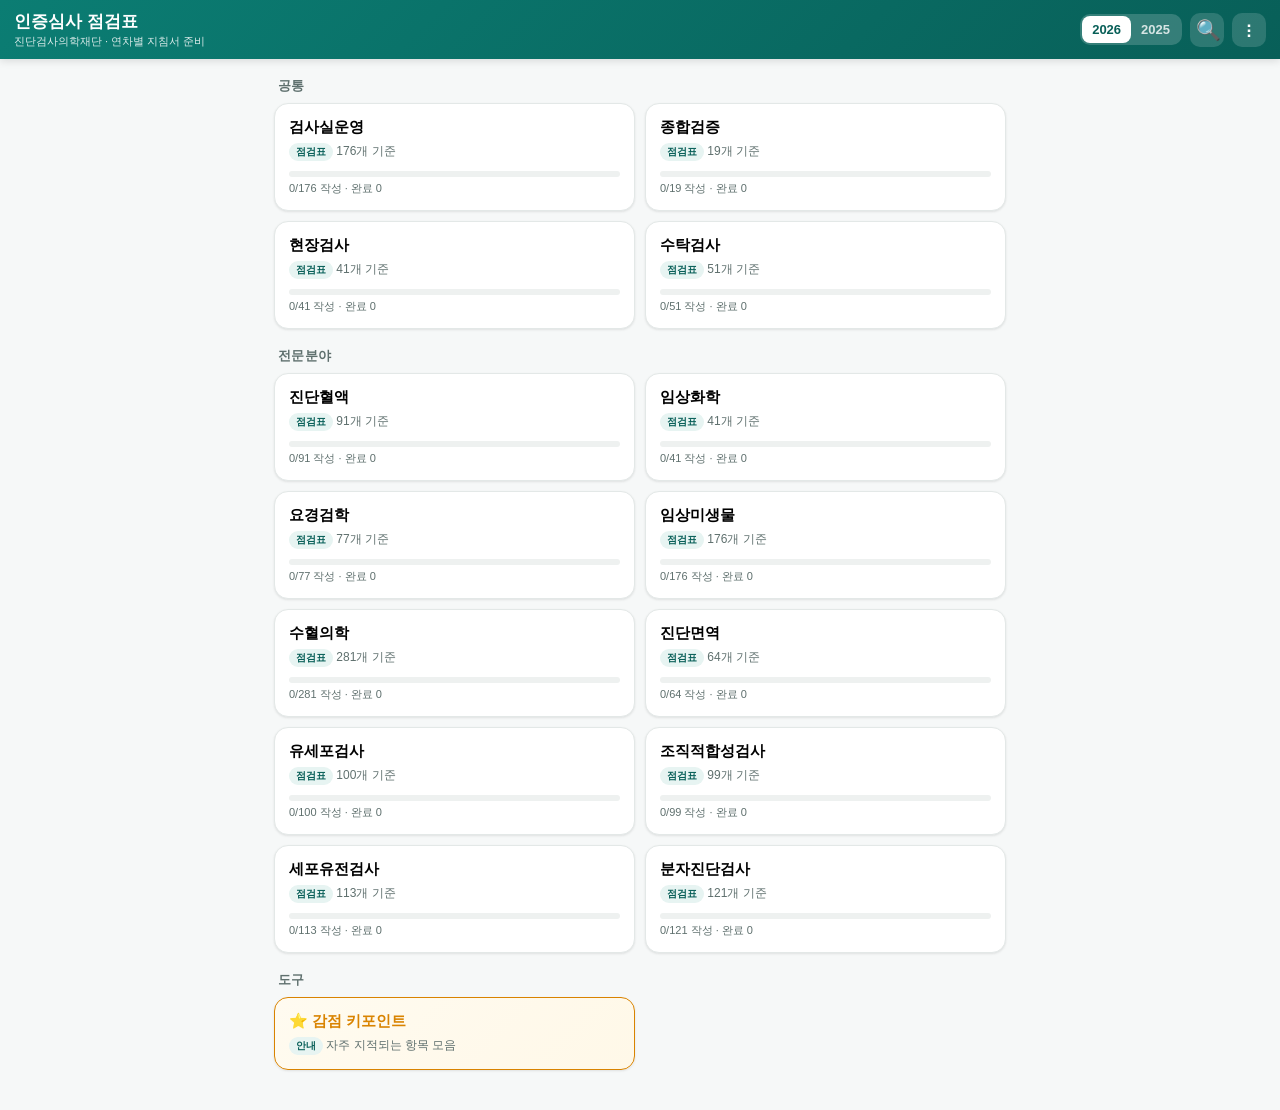
==== app/index.html @ 83940366 "LMF 점검표 앱 초기 업로드" ====
<!doctype html>
<html lang="ko">
<head>
  <meta charset="utf-8" />
  <meta name="viewport" content="width=device-width, initial-scale=1, viewport-fit=cover" />
  <meta name="theme-color" content="#0b7d73" />
  <title>LMF 인증심사 점검표 준비</title>
  <link rel="manifest" href="manifest.webmanifest" />
  <link rel="apple-touch-icon" href="icons/icon-192.png" />
  <link rel="stylesheet" href="css/style.css" />
</head>
<body>
  <header class="app-header">
    <button id="backBtn" class="icon-btn" hidden aria-label="뒤로">‹</button>
    <div class="title-wrap">
      <h1 id="appTitle">인증심사 점검표</h1>
      <p id="appSub" class="sub">진단검사의학재단 · 연차별 지침서 준비</p>
    </div>
    <div class="header-actions">
      <div class="year-toggle" id="yearToggle" role="tablist" aria-label="연도">
        <button class="year-btn active" data-year="2026">2026</button>
        <button class="year-btn" data-year="2025">2025</button>
      </div>
      <button id="searchBtn" class="icon-btn" aria-label="검색">🔍</button>
      <button id="menuBtn" class="icon-btn" aria-label="메뉴">⋮</button>
    </div>
  </header>

  <main id="view" class="view"></main>

  <!-- Menu sheet -->
  <div id="sheet" class="sheet" hidden>
    <div class="sheet-backdrop" data-close></div>
    <div class="sheet-panel">
      <h3>메뉴</h3>
      <button class="sheet-item" id="exportJsonBtn">📤 답안 내보내기 (JSON)</button>
      <button class="sheet-item" id="exportHtmlBtn">🖨 답안 보고서 (인쇄/저장)</button>
      <button class="sheet-item" id="syncBtn">☁️ 서버 답안 동기화</button>
      <button class="sheet-item" id="importBtn">📥 답안 불러오기 (JSON)</button>
      <input type="file" id="importFile" accept="application/json" hidden />
      <button class="sheet-item" id="aiSettingsBtn">🤖 AI 초안 설정</button>
      <button class="sheet-item danger" id="resetBtn">🗑 이 연도 답안 초기화</button>
      <div class="sheet-meta">
        <span id="storageInfo"></span>
      </div>
      <button class="sheet-close" data-close>닫기</button>
    </div>
  </div>

  <!-- AI settings modal -->
  <div id="aiModal" class="sheet" hidden>
    <div class="sheet-backdrop" data-close></div>
    <div class="sheet-panel">
      <h3>🤖 AI 초안 설정</h3>
      <p class="hint">AI 자동 초안은 별도 백엔드(또는 API)가 필요합니다. 비워두면 오프라인 <b>템플릿 초안</b>만 생성됩니다.</p>
      <label class="fld">엔드포인트 URL
        <input type="url" id="aiEndpoint" placeholder="https://내백엔드/draft" />
      </label>
      <label class="fld">API 키 (선택, 로컬에만 저장)
        <input type="password" id="aiKey" placeholder="sk-..." />
      </label>
      <label class="fld">모델
        <input type="text" id="aiModel" placeholder="claude-opus-4-8" />
      </label>
      <label class="fld">기관/검사실 정보 (초안에 반영)
        <textarea id="aiContext" rows="3" placeholder="예: ○○대학교병원 진단검사의학과, ISO 15189 인증, 인력 12명 ..."></textarea>
      </label>
      <div class="row-btns">
        <button class="btn primary" id="aiSaveBtn">저장</button>
        <button class="btn" data-close>취소</button>
      </div>
    </div>
  </div>

  <div id="toast" class="toast" hidden></div>

  <script src="js/db.js"></script>
  <script src="js/app.js"></script>
</body>
</html>
---- app/css/style.css ----
:root{
  --teal:#0b7d73; --teal-d:#085f58; --teal-l:#e7f4f2;
  --ink:#13201f; --muted:#5f706e; --line:#e3e8e7; --bg:#f6f8f8; --card:#fff;
  --core:#c0392b; --req:#d98300; --basic:#2d8a78;
  --ok:#1f9d57; --warn:#d98300;
  --r:14px; --sh:0 1px 3px rgba(0,0,0,.06),0 1px 2px rgba(0,0,0,.04);
}
*{box-sizing:border-box}
[hidden]{display:none !important}
html,body{margin:0;padding:0}
body{
  font-family:-apple-system,BlinkMacSystemFont,"Segoe UI","Malgun Gothic","Apple SD Gothic Neo",Roboto,sans-serif;
  background:var(--bg); color:var(--ink); -webkit-text-size-adjust:100%;
  padding-bottom:env(safe-area-inset-bottom);
}
h1,h2,h3,p{margin:0}
button{font-family:inherit; cursor:pointer}

/* Header */
.app-header{
  position:sticky; top:0; z-index:20;
  display:flex; align-items:center; gap:10px;
  padding:calc(10px + env(safe-area-inset-top)) 14px 10px;
  background:linear-gradient(135deg,var(--teal),var(--teal-d)); color:#fff;
  box-shadow:0 2px 8px rgba(0,0,0,.12);
}
.title-wrap{flex:1; min-width:0}
.app-header h1{font-size:17px; font-weight:700; white-space:nowrap; overflow:hidden; text-overflow:ellipsis}
.app-header .sub{font-size:11px; opacity:.85; margin-top:1px; white-space:nowrap; overflow:hidden; text-overflow:ellipsis}
.header-actions{display:flex; align-items:center; gap:8px}
.icon-btn{
  background:rgba(255,255,255,.15); border:0; color:#fff; width:34px; height:34px;
  border-radius:10px; font-size:20px; line-height:1; display:grid; place-items:center;
}
.icon-btn:active{background:rgba(255,255,255,.3)}
#backBtn{font-size:26px}
.year-toggle{display:flex; background:rgba(255,255,255,.18); border-radius:10px; padding:2px}
.year-btn{
  background:transparent; border:0; color:#fff; padding:6px 10px; font-size:13px; font-weight:600;
  border-radius:8px; opacity:.8;
}
.year-btn.active{background:#fff; color:var(--teal-d); opacity:1}

/* View */
.view{padding:14px 14px 40px; max-width:760px; margin:0 auto}

/* Home: group + field cards */
.group-title{font-size:13px; font-weight:700; color:var(--muted); margin:18px 4px 8px; letter-spacing:.02em}
.group-title:first-child{margin-top:4px}
.field-grid{display:grid; grid-template-columns:1fr 1fr; gap:10px}
@media(max-width:380px){.field-grid{grid-template-columns:1fr}}
.field-card{
  background:var(--card); border:1px solid var(--line); border-radius:var(--r);
  padding:14px; text-align:left; box-shadow:var(--sh); position:relative; overflow:hidden;
}
.field-card:active{transform:scale(.985)}
.field-card .fname{font-size:15px; font-weight:700; margin-bottom:6px}
.field-card .fmeta{font-size:12px; color:var(--muted)}
.badge{display:inline-block; font-size:10px; font-weight:700; padding:2px 7px; border-radius:999px; vertical-align:middle}
.badge.struct{background:var(--teal-l); color:var(--teal-d)}
.badge.pdf{background:#eef0f3; color:#697}
.progress{height:6px; background:#eef1f0; border-radius:999px; margin-top:10px; overflow:hidden}
.progress > i{display:block; height:100%; background:var(--ok); border-radius:999px; transition:width .3s}
.field-card .pct{font-size:11px; color:var(--muted); margin-top:4px}

/* Field detail */
.fd-head{margin-bottom:6px}
.fd-head h2{font-size:19px; font-weight:800}
.fd-head .fd-sub{font-size:12px; color:var(--muted); margin-top:3px}
.fd-bar{
  position:sticky; top:calc(54px + env(safe-area-inset-top)); z-index:10;
  background:var(--bg); padding:10px 0 8px; margin-bottom:4px;
}
.fd-progress-wrap{display:flex; align-items:center; gap:10px}
.fd-progress-wrap .progress{flex:1; margin-top:0; height:8px}
.fd-progress-wrap .lbl{font-size:12px; font-weight:700; color:var(--teal-d); white-space:nowrap}
.filter-chips{display:flex; gap:6px; margin-top:8px; overflow-x:auto; -webkit-overflow-scrolling:touch; padding-bottom:2px}
.chip{
  flex:none; font-size:12px; padding:5px 11px; border-radius:999px; border:1px solid var(--line);
  background:#fff; color:var(--muted); font-weight:600;
}
.chip.active{background:var(--teal); color:#fff; border-color:var(--teal)}

/* Section */
.section{margin-top:14px}
.section-h{
  display:flex; align-items:center; gap:9px; padding:10px 12px; background:var(--teal-l);
  border-radius:10px; cursor:pointer; user-select:none;
}
.section-h .snum{background:var(--teal); color:#fff; font-size:12px; font-weight:700; min-width:24px; height:24px; border-radius:7px; display:grid; place-items:center}
.section-h .stit{font-size:15px; font-weight:700; flex:1}
.section-h .scount{font-size:11px; color:var(--muted); font-weight:600}
.section-h .caret{color:var(--teal-d); transition:transform .2s; font-size:13px}
.section.collapsed .caret{transform:rotate(-90deg)}
.section.collapsed .sub-block{display:none}
.sub-block{margin:8px 0 0}
.sub-title{font-size:13px; font-weight:700; color:var(--muted); margin:12px 6px 6px}

/* Item card */
.item{
  background:var(--card); border:1px solid var(--line); border-radius:var(--r);
  box-shadow:var(--sh); margin-bottom:10px; overflow:hidden;
}
.item.done{border-color:var(--ok)}
.item-top{display:flex; align-items:flex-start; gap:8px; padding:12px 12px 0}
.code-badge{font-size:11px; font-weight:700; color:var(--teal-d); background:var(--teal-l); padding:3px 8px; border-radius:7px; white-space:nowrap}
.type-badge{font-size:10px; font-weight:800; color:#fff; padding:3px 7px; border-radius:6px}
.type-C{background:var(--core)} .type-R{background:var(--req)} .type-B{background:var(--basic)}
.pts{font-size:11px; color:var(--muted); margin-left:auto; white-space:nowrap}
.q{font-size:14.5px; font-weight:600; line-height:1.5; padding:8px 12px 6px}
.guide-toggle{font-size:12px; color:var(--teal-d); background:none; border:0; padding:2px 12px 8px; font-weight:600}
.guide{font-size:12.5px; color:#41514f; line-height:1.6; padding:0 12px 10px; white-space:pre-wrap; border-top:1px dashed var(--line); margin:0 12px; padding-top:8px}
.guide[hidden]{display:none}
.answer-wrap{padding:0 12px 12px}
.answer-wrap textarea{
  width:100%; min-height:78px; border:1px solid var(--line); border-radius:10px; padding:10px;
  font-size:14px; font-family:inherit; line-height:1.5; resize:vertical; background:#fcfdfd; color:var(--ink);
}
.answer-wrap textarea:focus{outline:2px solid var(--teal-l); border-color:var(--teal)}
.item-actions{display:flex; align-items:center; gap:8px; margin-top:8px}
.btn{border:1px solid var(--line); background:#fff; color:var(--ink); font-size:13px; font-weight:600; padding:8px 12px; border-radius:9px}
.btn.primary{background:var(--teal); color:#fff; border-color:var(--teal)}
.btn.ai{background:#fff; color:var(--teal-d); border-color:var(--teal)}
.btn.small{padding:6px 10px; font-size:12px}
.done-toggle{margin-left:auto; display:flex; align-items:center; gap:6px; font-size:12px; color:var(--muted); font-weight:600}
.done-toggle input{width:18px; height:18px; accent-color:var(--ok)}
.saved-tick{font-size:11px; color:var(--ok); opacity:0; transition:opacity .2s}
.saved-tick.show{opacity:1}

/* PDF / non-structured */
.pdf-card{background:var(--card); border:1px solid var(--line); border-radius:var(--r); padding:16px; box-shadow:var(--sh)}
.pdf-card p{font-size:13.5px; color:var(--muted); line-height:1.6; margin-bottom:12px}
.pdf-frame{width:100%; height:70vh; border:1px solid var(--line); border-radius:10px; margin-top:12px}

/* Sheet / modal */
.sheet{position:fixed; inset:0; z-index:50; display:flex; align-items:flex-end; justify-content:center}
.sheet-backdrop{position:absolute; inset:0; background:rgba(10,20,18,.45)}
.sheet-panel{
  position:relative; background:#fff; width:100%; max-width:520px;
  border-radius:18px 18px 0 0; padding:18px 18px calc(18px + env(safe-area-inset-bottom));
  box-shadow:0 -4px 24px rgba(0,0,0,.18); animation:slideUp .22s ease;
}
@keyframes slideUp{from{transform:translateY(100%)}to{transform:translateY(0)}}
.sheet-panel h3{font-size:16px; margin-bottom:12px}
.sheet-item{display:block; width:100%; text-align:left; background:#f7faf9; border:1px solid var(--line); border-radius:11px; padding:13px 14px; font-size:14px; font-weight:600; margin-bottom:8px; color:var(--ink)}
.sheet-item.danger{color:var(--core)}
.sheet-close{width:100%; padding:13px; border:0; background:var(--teal); color:#fff; border-radius:11px; font-size:15px; font-weight:700; margin-top:6px}
.sheet-meta{font-size:11px; color:var(--muted); text-align:center; margin:10px 0 4px}
.hint{font-size:12.5px; color:var(--muted); line-height:1.5; margin-bottom:14px}
.fld{display:block; font-size:12px; font-weight:700; color:var(--muted); margin-bottom:12px}
.fld input,.fld textarea{display:block; width:100%; margin-top:5px; border:1px solid var(--line); border-radius:10px; padding:10px; font-size:14px; font-family:inherit; color:var(--ink)}
.row-btns{display:flex; gap:8px; margin-top:4px}
.row-btns .btn{flex:1; padding:12px; text-align:center}

/* Toast */
.toast{position:fixed; left:50%; bottom:calc(24px + env(safe-area-inset-bottom)); transform:translateX(-50%); background:#13201f; color:#fff; padding:11px 18px; border-radius:999px; font-size:13px; z-index:90; box-shadow:0 4px 16px rgba(0,0,0,.25)}

.empty{text-align:center; color:var(--muted); padding:40px 20px; font-size:14px; line-height:1.6}
.spinner{display:inline-block; width:16px; height:16px; border:2px solid var(--teal-l); border-top-color:var(--teal); border-radius:50%; animation:spin .7s linear infinite; vertical-align:middle}
@keyframes spin{to{transform:rotate(360deg)}}

/* Search */
.srch-wrap{display:flex; flex-direction:column; gap:12px}
.srch-input-wrap{position:sticky; top:calc(54px + env(safe-area-inset-top)); z-index:10; background:var(--bg); padding:4px 0 8px}
.srch-input{
  width:100%; padding:12px 16px; font-size:16px; font-family:inherit;
  border:1.5px solid var(--line); border-radius:12px; background:#fff; color:var(--ink);
  outline:none;
}
.srch-input:focus{border-color:var(--teal); box-shadow:0 0 0 3px var(--teal-l)}
.srch-count{font-size:12px; color:var(--muted); padding:0 2px 4px; font-weight:600}
.srch-group-title{
  font-size:13px; font-weight:700; color:var(--teal-d); margin:14px 2px 6px;
  display:flex; align-items:center; gap:6px;
}
.srch-group-cnt{background:var(--teal-l); color:var(--teal-d); font-size:11px; padding:1px 7px; border-radius:999px}
.srch-item{
  display:block; width:100%; text-align:left;
  background:var(--card); border:1px solid var(--line); border-radius:var(--r);
  padding:11px 13px; margin-bottom:8px; box-shadow:var(--sh);
}
.srch-item:active{transform:scale(.985)}
.srch-item.done{border-color:var(--ok)}
.srch-item.answered{border-color:var(--teal-l)}
.srch-item-top{display:flex; align-items:center; gap:6px; margin-bottom:6px; flex-wrap:wrap}
.srch-field-tag{font-size:11px; color:var(--muted); margin-left:auto}
.srch-status{font-size:10px; font-weight:700; padding:2px 7px; border-radius:999px}
.done-tag{background:#d4f0e3; color:var(--ok)}
.ans-tag{background:var(--teal-l); color:var(--teal-d)}
.srch-q{font-size:13.5px; font-weight:600; line-height:1.5; color:var(--ink)}
.srch-q mark{background:#fff3a8; color:inherit; border-radius:3px; padding:0 1px}
.item.highlight-target{
  animation: pulse-highlight 2s ease-out;
}
@keyframes pulse-highlight{
  0%{box-shadow:0 0 0 0 rgba(11,125,115,.5)}
  50%{box-shadow:0 0 0 8px rgba(11,125,115,.15)}
  100%{box-shadow:var(--sh)}
}

/* Keypoints page */
.keypoints-card{border-color:var(--req); background:linear-gradient(135deg,#fffbf0,#fff8e8)}
.keypoints-card .fname{color:var(--req)}
.kp-page{max-width:700px}
.kp-intro{background:var(--teal-l); border-radius:12px; padding:14px 16px; margin-bottom:18px; font-size:13.5px; color:var(--ink); line-height:1.6}
.kp-section{margin-bottom:20px; background:var(--card); border:1px solid var(--line); border-radius:14px; overflow:hidden; box-shadow:var(--sh)}
.kp-sec-header{display:flex; align-items:center; gap:12px; padding:14px 16px; background:var(--bg); border-bottom:1px solid var(--line)}
.kp-icon{font-size:22px; flex-shrink:0}
.kp-level{font-size:11px; font-weight:800; color:var(--muted); text-transform:uppercase; letter-spacing:.05em; margin-bottom:2px}
.kp-sec-title{font-size:15px; font-weight:700; color:var(--ink)}
.kp-list{margin:0; padding:0; list-style:none}
.kp-item{padding:12px 16px; border-bottom:1px solid var(--line)}
.kp-item:last-child{border-bottom:0}
.kp-q{font-size:14px; font-weight:700; color:var(--ink); margin-bottom:4px}
.kp-hint{font-size:12.5px; color:var(--muted); line-height:1.55}
.kp-footer{margin-top:16px; font-size:11px; color:var(--muted); line-height:1.6; padding:12px 4px}
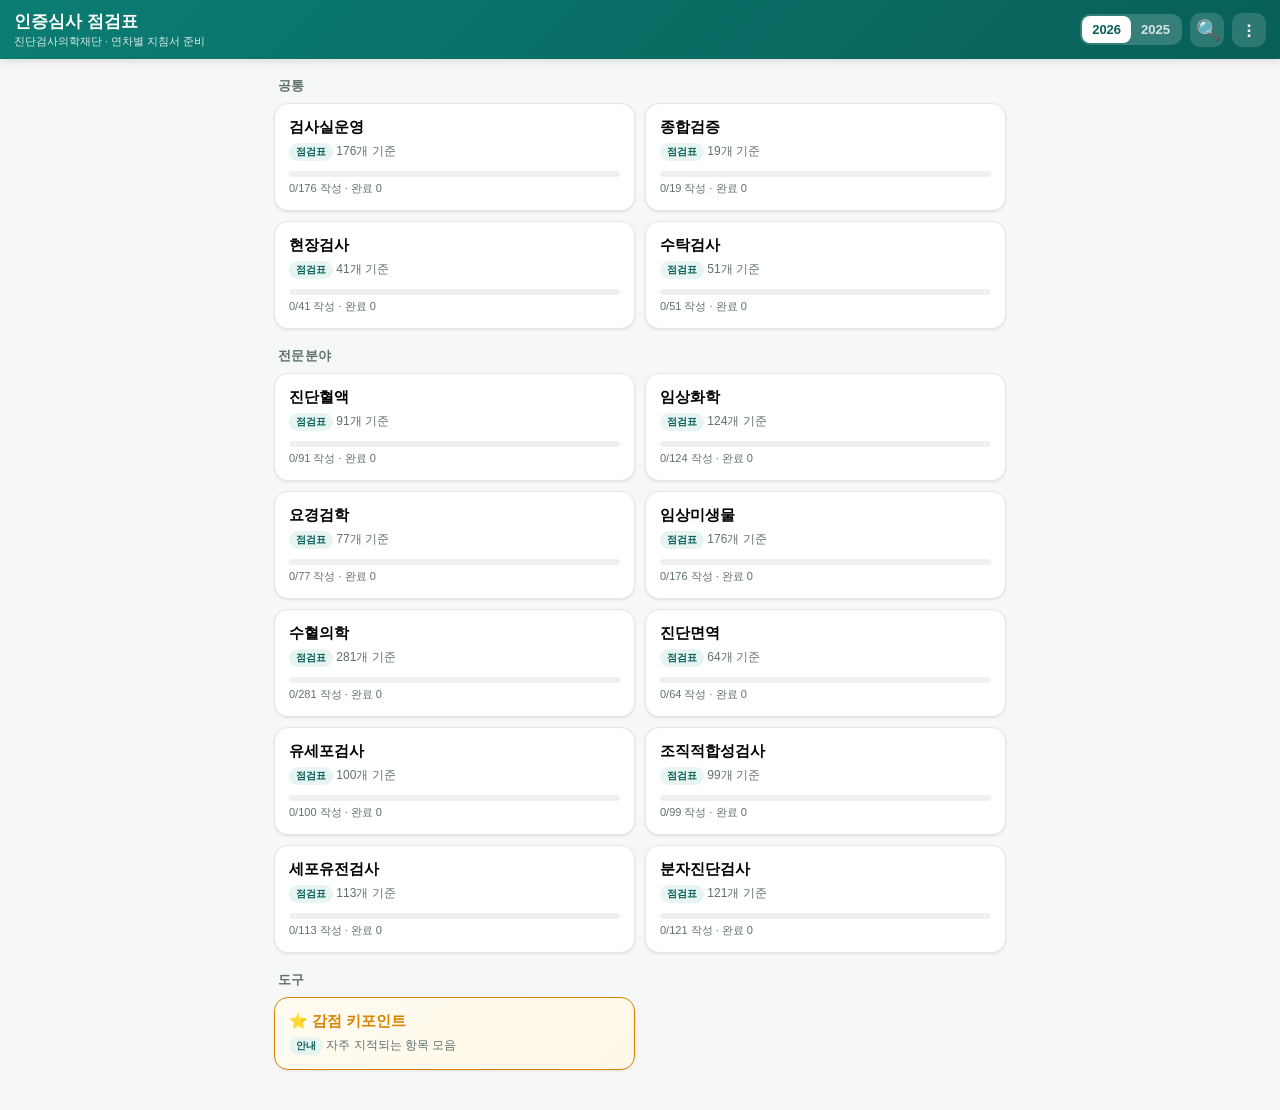
==== commit 807d20f1: "chore(app): noindex 추가 (검색엔진 색인 제외) GitHub Pages 공개 배포 중이나 업무·개인용 도구이므로 색인만 차단. 주소를 아는 사람은 그대로 이용 가능" ====
--- a/app/index.html
+++ b/app/index.html
@@ -2,6 +2,8 @@
 <html lang="ko">
 <head>
   <meta charset="utf-8" />
+  <!-- 개인용 도구: 검색엔진 색인 제외 (주소를 아는 사람만 이용) -->
+  <meta name="robots" content="noindex, nofollow" />
   <meta name="viewport" content="width=device-width, initial-scale=1, viewport-fit=cover" />
   <meta name="theme-color" content="#0b7d73" />
   <title>LMF 인증심사 점검표 준비</title>
